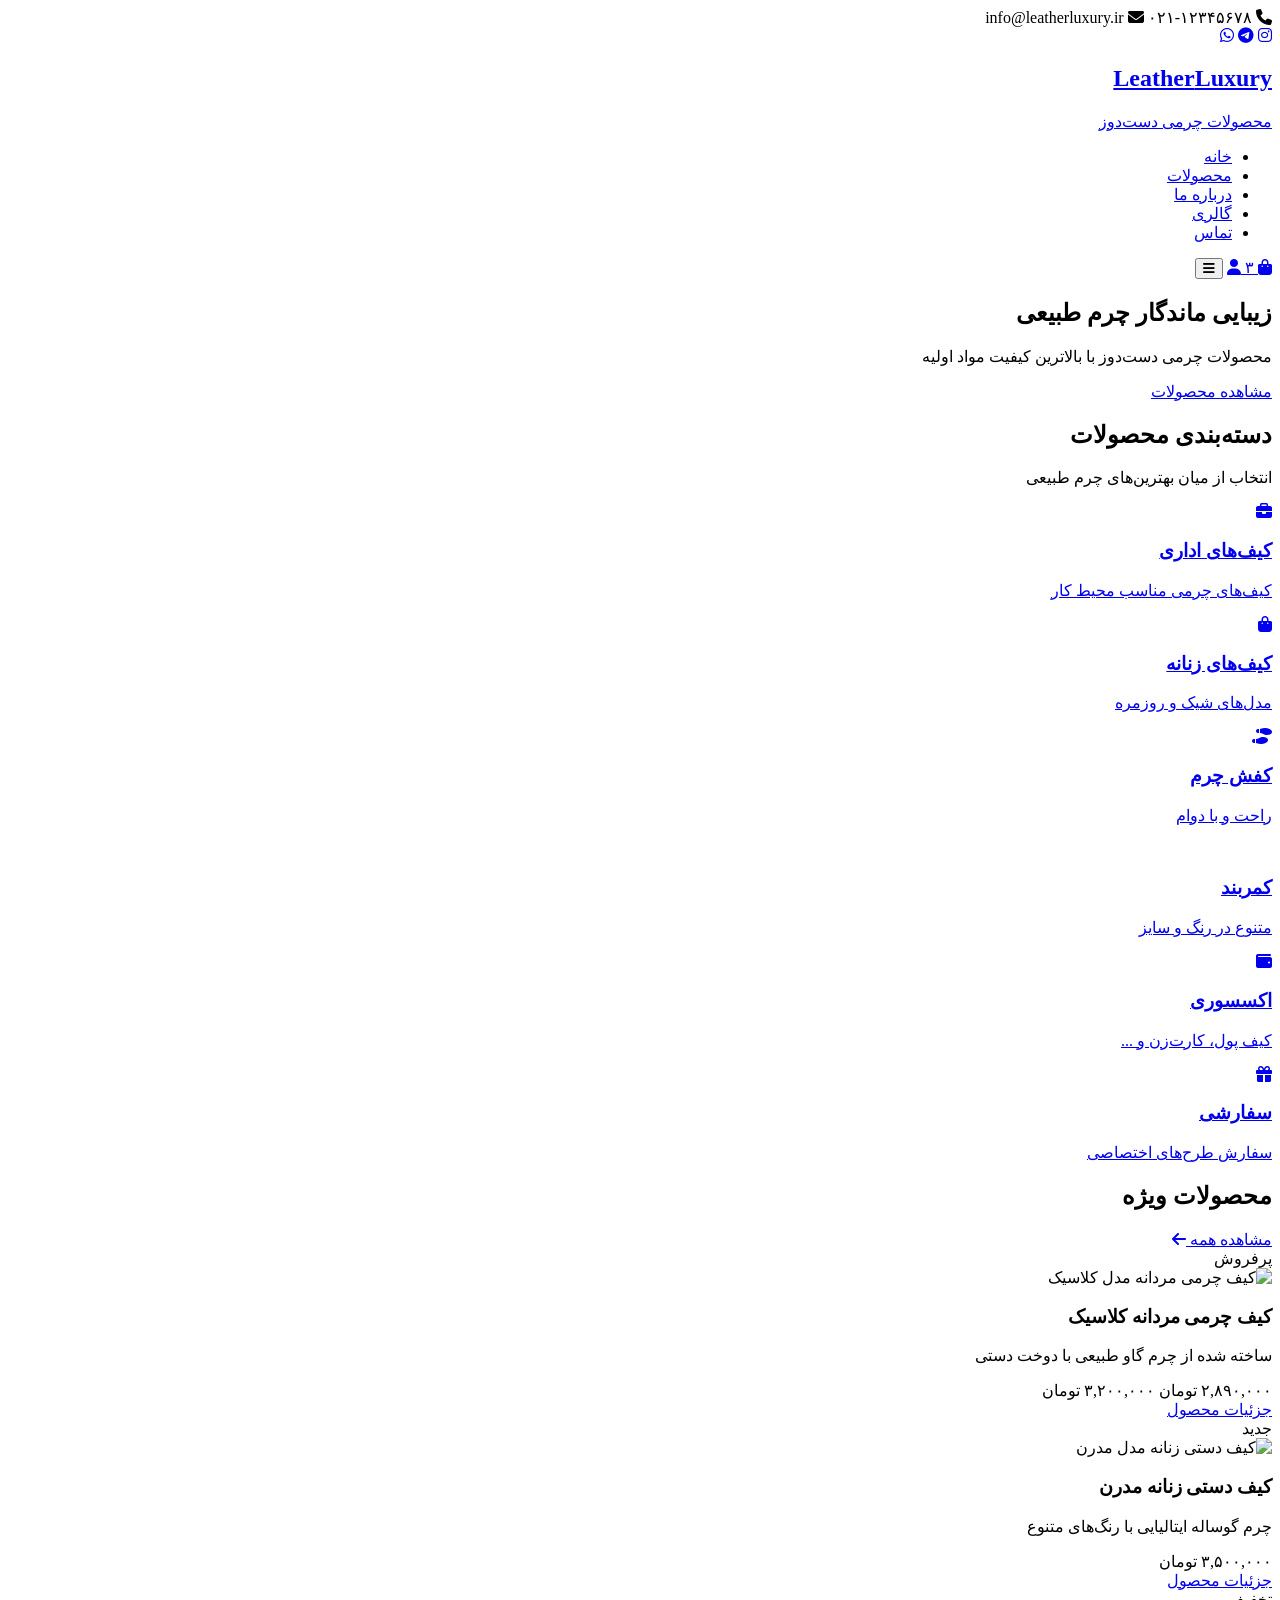
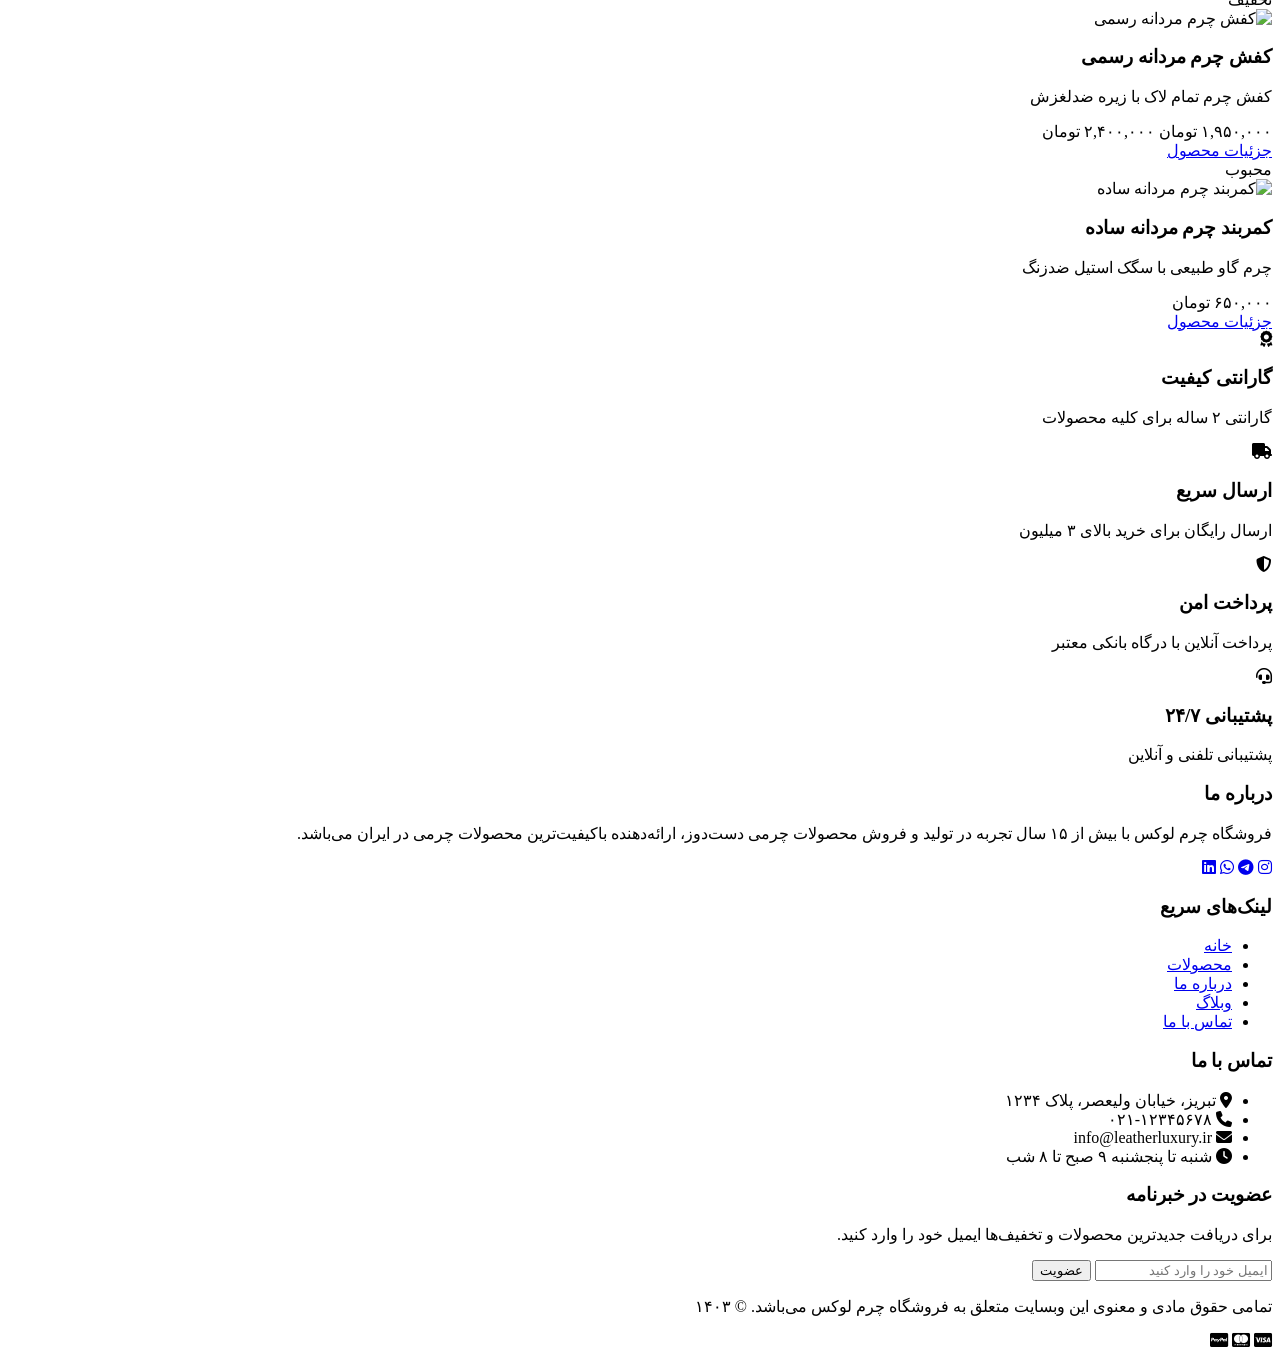
==== index.html @ 345347b0 "Add add all file" ====
<!DOCTYPE html>
<html lang="fa" dir="rtl">
  <head>
    <meta charset="UTF-8" />
    <meta name="viewport" content="width=device-width, initial-scale=1.0" />
    <title>فروشگاه چرم لوکس | Leather Luxury</title>
    <meta
      name="description"
      content="فروشگاه آنلاین محصولات چرمی دست‌دوز با کیفیت عالی - کیف، کفش، کمربند و اکسسوری چرم"
    />
    <meta
      name="keywords"
      content="چرم, کیف چرمی, کفش چرم, کمربند چرم, محصولات چرمی"
    />
    <link rel="stylesheet" href="css/products.css" />
    <link rel="stylesheet" href="css/style.css" />
    <link rel="stylesheet" href="css/product-detail.css" />
    <link rel="stylesheet" href="css/contact.css">
    <link
      rel="stylesheet"
      href="https://cdnjs.cloudflare.com/ajax/libs/font-awesome/6.4.0/css/all.min.css"
    />
    <link
      href="https://fonts.googleapis.com/css2?family=Vazirmatn:wght@300;400;500;600;700&family=Playfair+Display:wght@700&display=swap"
      rel="stylesheet"
    />
    <link rel="icon" type="image/x-icon" href="images/logos/favicon.ico" />
  </head>
  <body>
    <!-- نوار بالایی -->
    <header class="main-header">
      <div class="top-bar">
        <div class="container">
          <div class="top-bar-content">
            <div class="contact-info">
              <span><i class="fas fa-phone"></i> ۰۲۱-۱۲۳۴۵۶۷۸</span>
              <span><i class="fas fa-envelope"></i> info@leatherluxury.ir</span>
            </div>
            <div class="social-icons">
              <a href="#"><i class="fab fa-instagram"></i></a>
              <a href="#"><i class="fab fa-telegram"></i></a>
              <a href="#"><i class="fab fa-whatsapp"></i></a>
            </div>
          </div>
        </div>
      </div>

      <!-- نوار اصلی هدر -->
      <nav class="main-nav">
        <div class="container">
          <div class="nav-container">
            <!-- لوگو -->
            <a href="index.html" class="logo">
              <h1><span class="logo-text">Leather</span>Luxury</h1>
              <p class="logo-sub">محصولات چرمی دست‌دوز</p>
            </a>

            <!-- منو -->
            <ul class="nav-menu">
              <li><a href="index.html" class="active">خانه</a></li>
              <li><a href="products.html">محصولات</a></li>
              <li><a href="#">درباره ما</a></li>
              <li><a href="product-detail.html">گالری</a></li>
              <li><a href="contact.html">تماس</a></li>
            </ul>

            <!-- آیکن‌های سمت چپ -->
            <div class="nav-icons">
              <a href="#" class="cart-icon">
                <i class="fas fa-shopping-bag"></i>
                <span class="cart-count">۳</span>
              </a>
              <a href="#" class="user-icon"><i class="fas fa-user"></i></a>
              <button class="menu-toggle" id="menuToggle">
                <i class="fas fa-bars"></i>
              </button>
            </div>
          </div>
        </div>
      </nav>
    </header>

    <!-- بخش هیرو (تصویر بزرگ ابتدایی) -->
    <section class="hero">
      <div class="hero-content">
        <h2 class="hero-title">زیبایی ماندگار چرم طبیعی</h2>
        <p class="hero-subtitle">
          محصولات چرمی دست‌دوز با بالاترین کیفیت مواد اولیه
        </p>
        <a href="products.html" class="btn btn-primary">مشاهده محصولات</a>
      </div>
      <div class="hero-overlay"></div>
    </section>

    <!-- بخش دسته‌بندی محصولات -->
    <section class="categories">
      <div class="container">
        <h2 class="section-title">دسته‌بندی محصولات</h2>
        <p class="section-subtitle">انتخاب از میان بهترین‌های چرم طبیعی</p>

        <div class="categories-grid">
          <a href="#" class="category-card">
            <div class="category-img">
              <i class="fas fa-briefcase"></i>
            </div>
            <h3>کیف‌های اداری</h3>
            <p>کیف‌های چرمی مناسب محیط کار</p>
          </a>

          <a href="#" class="category-card">
            <div class="category-img">
              <i class="fas fa-shopping-bag"></i>
            </div>
            <h3>کیف‌های زنانه</h3>
            <p>مدل‌های شیک و روزمره</p>
          </a>

          <a href="#" class="category-card">
            <div class="category-img">
              <i class="fas fa-shoe-prints"></i>
            </div>
            <h3>کفش چرم</h3>
            <p>راحت و با دوام</p>
          </a>

          <a href="#" class="category-card">
            <div class="category-img">
              <i class="fas fa-belt"></i>
            </div>
            <h3>کمربند</h3>
            <p>متنوع در رنگ و سایز</p>
          </a>

          <a href="#" class="category-card">
            <div class="category-img">
              <i class="fas fa-wallet"></i>
            </div>
            <h3>اکسسوری</h3>
            <p>کیف پول، کارت‌زن و ...</p>
          </a>

          <a href="#" class="category-card">
            <div class="category-img">
              <i class="fas fa-gift"></i>
            </div>
            <h3>سفارشی</h3>
            <p>سفارش طرح‌های اختصاصی</p>
          </a>
        </div>
      </div>
    </section>

    <!-- بخش محصولات ویژه -->
    <section class="featured-products">
      <div class="container">
        <div class="section-header">
          <h2 class="section-title">محصولات ویژه</h2>
          <a href="products.html" class="view-all"
            >مشاهده همه <i class="fas fa-arrow-left"></i
          ></a>
        </div>

        <div class="products-grid">
          <!-- محصول ۱ -->
          <div class="product-card">
            <div class="product-badge">پرفروش</div>
            <div class="product-img">
              <img
                src="images/products/bag1.jpg"
                alt="کیف چرمی مردانه مدل کلاسیک"
              />
            </div>
            <div class="product-info">
              <h3 class="product-title">کیف چرمی مردانه کلاسیک</h3>
              <p class="product-desc">
                ساخته شده از چرم گاو طبیعی با دوخت دستی
              </p>
              <div class="product-price">
                <span class="current-price">۲,۸۹۰,۰۰۰ تومان</span>
                <span class="old-price">۳,۲۰۰,۰۰۰ تومان</span>
              </div>
              <a href="product-detail.html" class="btn btn-outline"
                >جزئیات محصول</a
              >
            </div>
          </div>

          <!-- محصول ۲ -->
          <div class="product-card">
            <div class="product-badge">جدید</div>
            <div class="product-img">
              <img
                src="images/products/bag2.jpg"
                alt="کیف دستی زنانه مدل مدرن"
              />
            </div>
            <div class="product-info">
              <h3 class="product-title">کیف دستی زنانه مدرن</h3>
              <p class="product-desc">چرم گوساله ایتالیایی با رنگ‌های متنوع</p>
              <div class="product-price">
                <span class="current-price">۳,۵۰۰,۰۰۰ تومان</span>
              </div>
              <a href="product-detail.html" class="btn btn-outline"
                >جزئیات محصول</a
              >
            </div>
          </div>

          <!-- محصول ۳ -->
          <div class="product-card">
            <div class="product-badge">تخفیف</div>
            <div class="product-img">
              <img src="images/products/shoes1.jpg" alt="کفش چرم مردانه رسمی" />
            </div>
            <div class="product-info">
              <h3 class="product-title">کفش چرم مردانه رسمی</h3>
              <p class="product-desc">کفش چرم تمام لاک با زیره ضدلغزش</p>
              <div class="product-price">
                <span class="current-price">۱,۹۵۰,۰۰۰ تومان</span>
                <span class="old-price">۲,۴۰۰,۰۰۰ تومان</span>
              </div>
              <a href="product-detail.html" class="btn btn-outline"
                >جزئیات محصول</a
              >
            </div>
          </div>

          <!-- محصول ۴ -->
          <div class="product-card">
            <div class="product-badge">محبوب</div>
            <div class="product-img">
              <img
                src="images/products/belt1.jpg"
                alt="کمربند چرم مردانه ساده"
              />
            </div>
            <div class="product-info">
              <h3 class="product-title">کمربند چرم مردانه ساده</h3>
              <p class="product-desc">چرم گاو طبیعی با سگک استیل ضدزنگ</p>
              <div class="product-price">
                <span class="current-price">۶۵۰,۰۰۰ تومان</span>
              </div>
              <a href="product-detail.html" class="btn btn-outline"
                >جزئیات محصول</a
              >
            </div>
          </div>
        </div>
      </div>
    </section>

    <!-- بخش ویژگی‌ها -->
    <section class="features">
      <div class="container">
        <div class="features-grid">
          <div class="feature-item">
            <div class="feature-icon">
              <i class="fas fa-award"></i>
            </div>
            <h3>گارانتی کیفیت</h3>
            <p>گارانتی ۲ ساله برای کلیه محصولات</p>
          </div>

          <div class="feature-item">
            <div class="feature-icon">
              <i class="fas fa-truck"></i>
            </div>
            <h3>ارسال سریع</h3>
            <p>ارسال رایگان برای خرید بالای ۳ میلیون</p>
          </div>

          <div class="feature-item">
            <div class="feature-icon">
              <i class="fas fa-shield-alt"></i>
            </div>
            <h3>پرداخت امن</h3>
            <p>پرداخت آنلاین با درگاه بانکی معتبر</p>
          </div>

          <div class="feature-item">
            <div class="feature-icon">
              <i class="fas fa-headset"></i>
            </div>
            <h3>پشتیبانی ۲۴/۷</h3>
            <p>پشتیبانی تلفنی و آنلاین</p>
          </div>
        </div>
      </div>
    </section>

    <!-- فوتر -->
    <footer class="main-footer">
      <div class="container">
        <div class="footer-grid">
          <!-- درباره ما -->
          <div class="footer-col">
            <h3 class="footer-title">درباره ما</h3>
            <p class="footer-about">
              فروشگاه چرم لوکس با بیش از ۱۵ سال تجربه در تولید و فروش محصولات
              چرمی دست‌دوز، ارائه‌دهنده باکیفیت‌ترین محصولات چرمی در ایران
              می‌باشد.
            </p>
            <div class="footer-social">
              <a href="#"><i class="fab fa-instagram"></i></a>
              <a href="#"><i class="fab fa-telegram"></i></a>
              <a href="#"><i class="fab fa-whatsapp"></i></a>
              <a href="#"><i class="fab fa-linkedin"></i></a>
            </div>
          </div>

          <!-- لینک‌های سریع -->
          <div class="footer-col">
            <h3 class="footer-title">لینک‌های سریع</h3>
            <ul class="footer-links">
              <li><a href="index.html">خانه</a></li>
              <li><a href="products.html">محصولات</a></li>
              <li><a href="#">درباره ما</a></li>
              <li><a href="#">وبلاگ</a></li>
              <li><a href="contact.html">تماس با ما</a></li>
            </ul>
          </div>

          <!-- اطلاعات تماس -->
          <div class="footer-col">
            <h3 class="footer-title">تماس با ما</h3>
            <ul class="footer-contact">
              <li>
                <i class="fas fa-map-marker-alt"></i> تبریز، خیابان ولیعصر، پلاک
                ۱۲۳۴
              </li>
              <li><i class="fas fa-phone"></i> ۰۲۱-۱۲۳۴۵۶۷۸</li>
              <li><i class="fas fa-envelope"></i> info@leatherluxury.ir</li>
              <li>
                <i class="fas fa-clock"></i> شنبه تا پنجشنبه ۹ صبح تا ۸ شب
              </li>
            </ul>
          </div>

          <!-- خبرنامه -->
          <div class="footer-col">
            <h3 class="footer-title">عضویت در خبرنامه</h3>
            <p>
              برای دریافت جدیدترین محصولات و تخفیف‌ها ایمیل خود را وارد کنید.
            </p>
            <form class="newsletter-form">
              <input
                type="email"
                placeholder="ایمیل خود را وارد کنید"
                required
              />
              <button type="submit" class="btn btn-primary">عضویت</button>
            </form>
          </div>
        </div>

        <!-- کپی‌رایت -->
        <div class="footer-bottom">
          <p>
            تمامی حقوق مادی و معنوی این وبسایت متعلق به فروشگاه چرم لوکس
            می‌باشد. © ۱۴۰۳
          </p>
          <div class="payment-methods">
            <i class="fab fa-cc-visa"></i>
            <i class="fab fa-cc-mastercard"></i>
            <i class="fab fa-cc-paypal"></i>
          </div>
        </div>
      </div>
    </footer>

    <!-- دکمه بازگشت به بالا -->
    <a href="#top" class="back-to-top" id="backToTop">
      <i class="fas fa-chevron-up"></i>
    </a>

    <script>
      // برای نمایش منو در موبایل (اگرچه فقط CSS خواسته شده، اما اینجا یک اسکریپت ساده برای نمایش)
      document
        .getElementById("menuToggle")
        ?.addEventListener("click", function () {
          document.querySelector(".nav-menu").classList.toggle("show");
        });

      // دکمه بازگشت به بالا
      window.addEventListener("scroll", function () {
        var backToTop = document.getElementById("backToTop");
        if (window.scrollY > 300) {
          backToTop.style.display = "flex";
        } else {
          backToTop.style.display = "none";
        }
      });
    </script>
  </body>
</html>
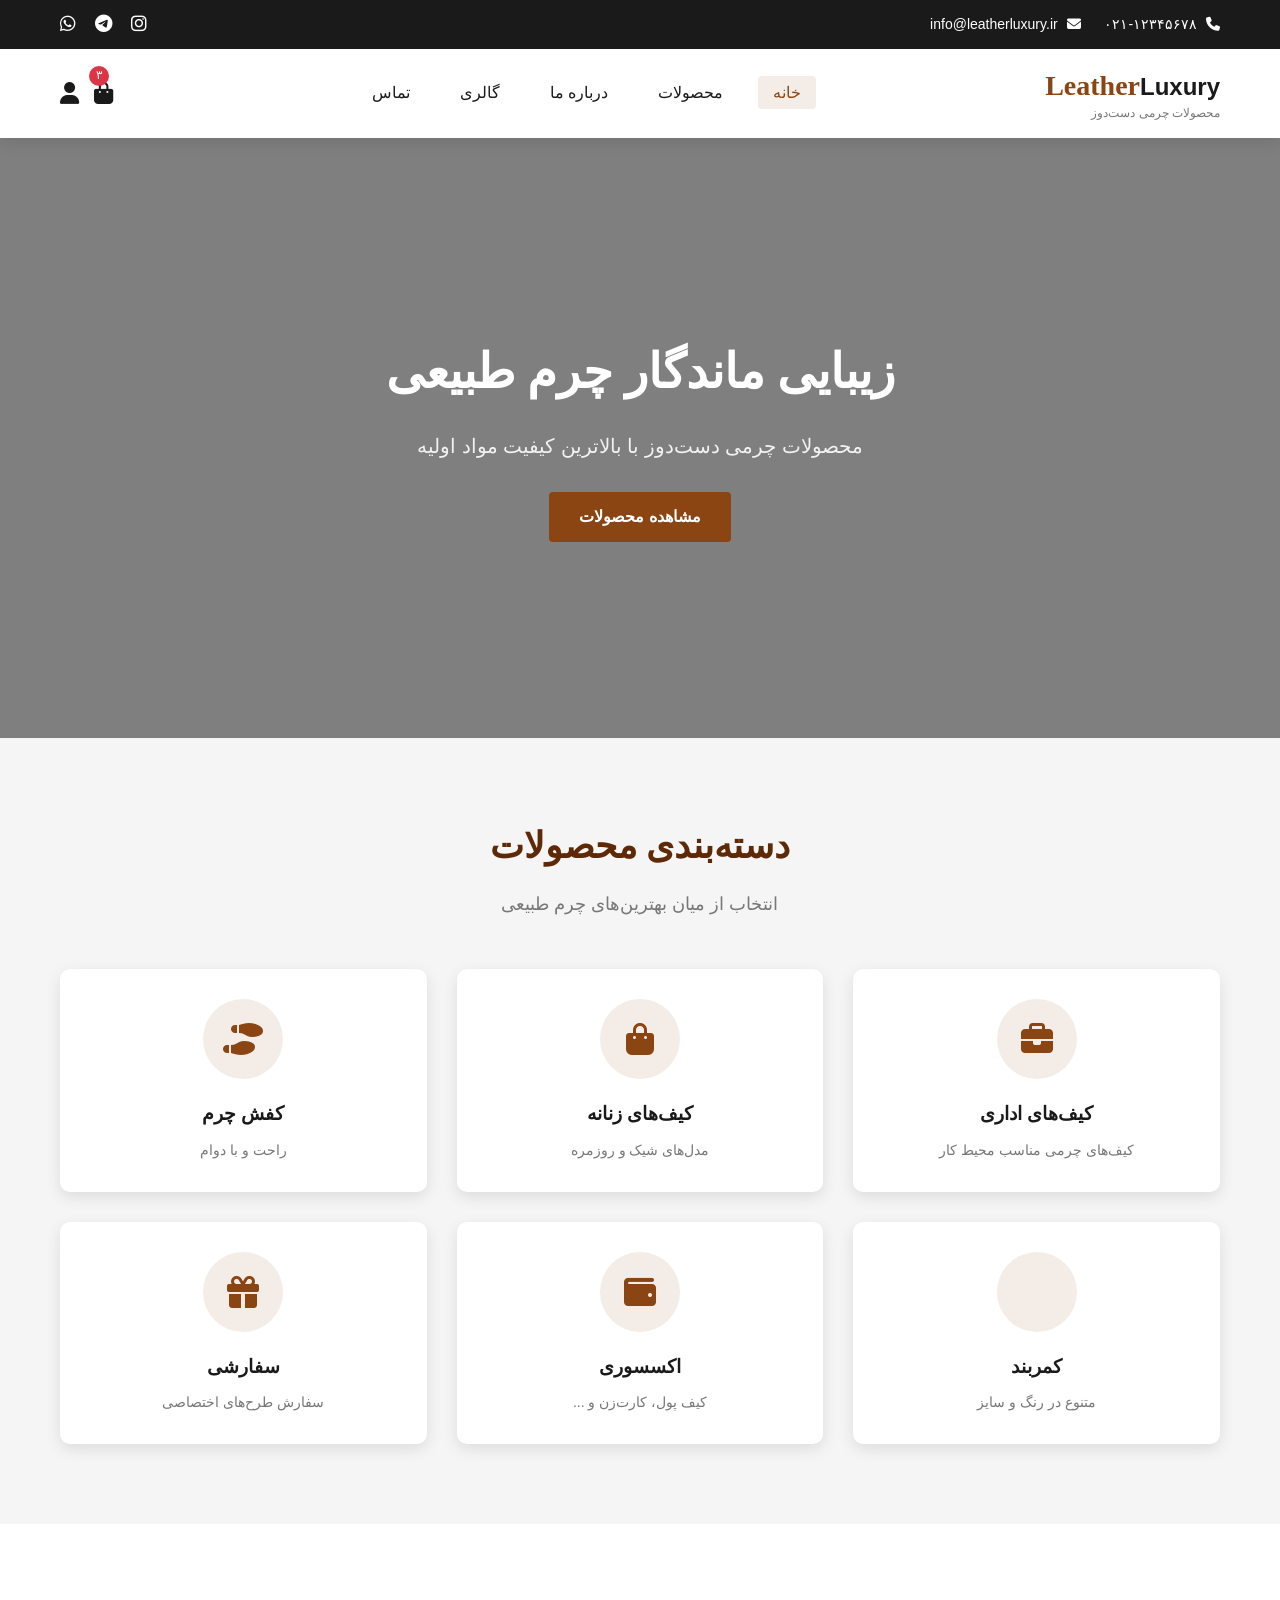
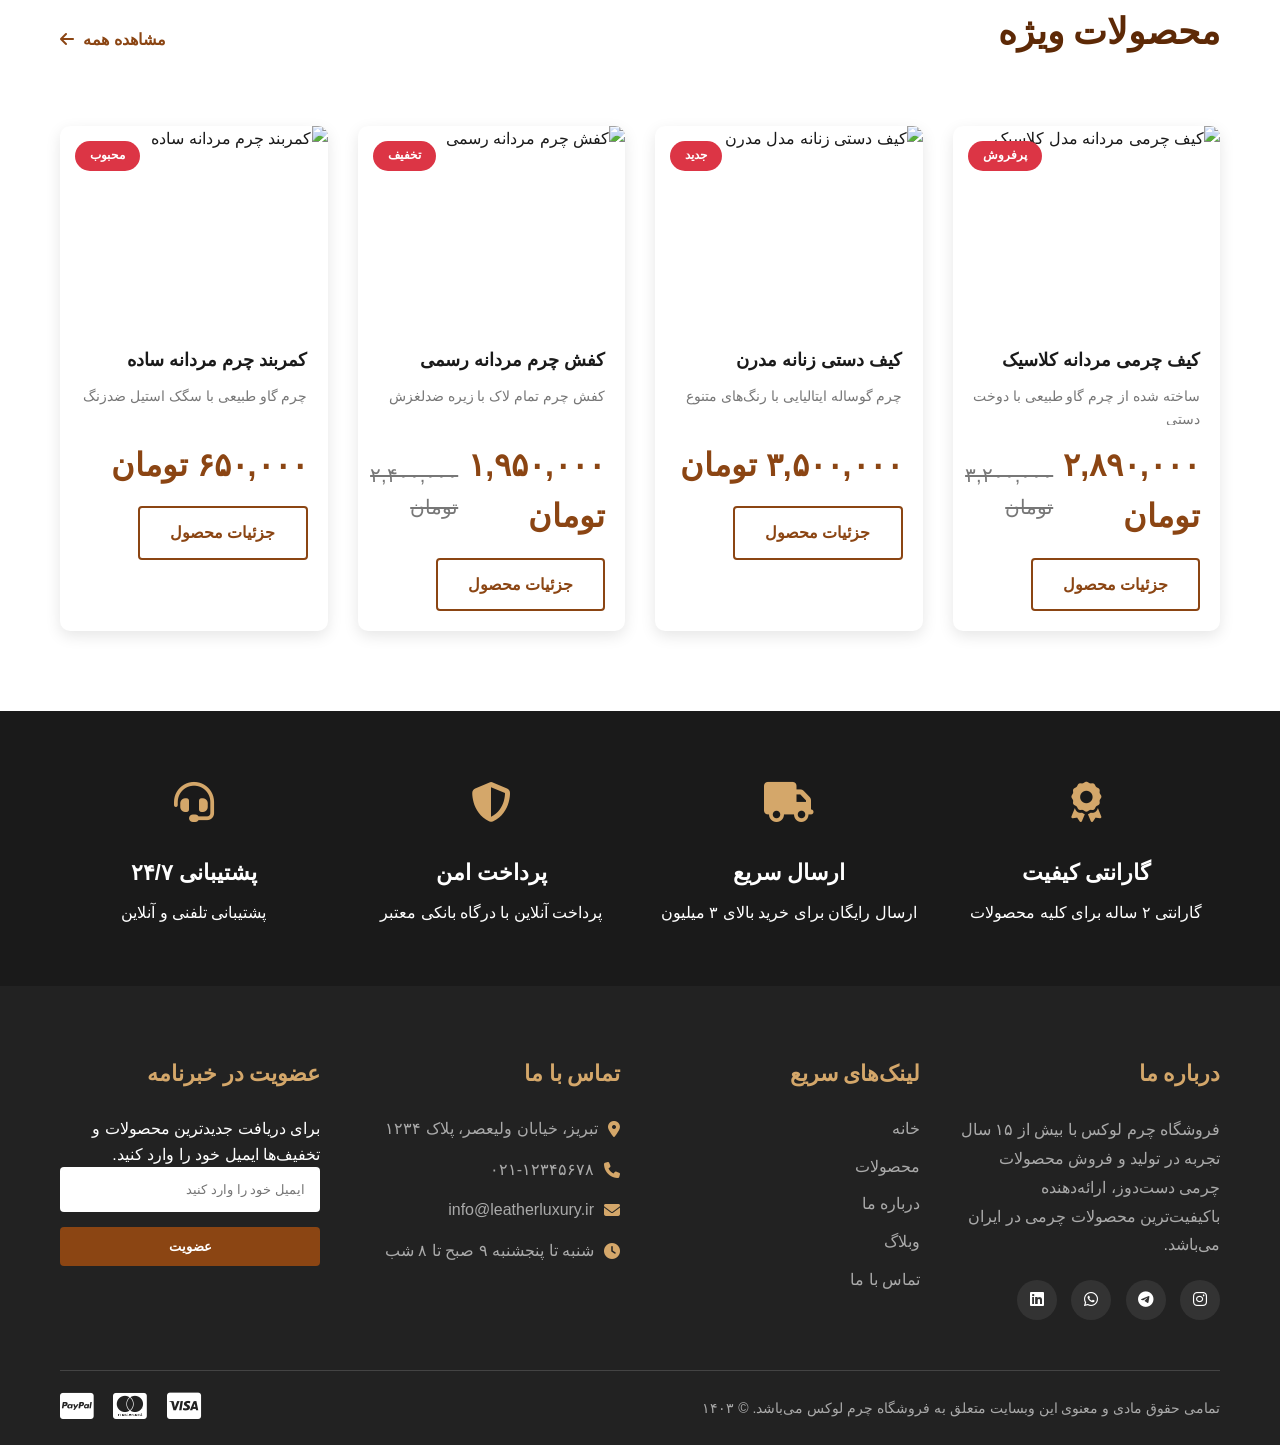
==== commit b64b62a6: "Update index.html" ====
--- a/index.html
+++ b/index.html
@@ -12,10 +12,10 @@
       name="keywords"
       content="چرم, کیف چرمی, کفش چرم, کمربند چرم, محصولات چرمی"
     />
-    <link rel="stylesheet" href="css/products.css" />
-    <link rel="stylesheet" href="css/style.css" />
-    <link rel="stylesheet" href="css/product-detail.css" />
-    <link rel="stylesheet" href="css/contact.css">
+    <link rel="stylesheet" href="products.css" />
+    <link rel="stylesheet" href="style.css" />
+    <link rel="stylesheet" href="product-detail.css" />
+    <link rel="stylesheet" href="contact.css">
     <link
       rel="stylesheet"
       href="https://cdnjs.cloudflare.com/ajax/libs/font-awesome/6.4.0/css/all.min.css"
@@ -393,3 +393,4 @@
     </script>
   </body>
 </html>
+
--- a/products.css
+++ b/products.css
@@ -0,0 +1,368 @@
+/* استایل صفحه محصولات */
+.page-banner {
+  background: linear-gradient(rgba(139, 69, 19, 0.8), rgba(139, 69, 19, 0.8)),
+    url("../images/products-banner.jpg")center;
+  background-size: cover;
+  background-position: center;
+  color: var(--white);
+  padding: 80px 0;
+  text-align: center;
+}
+
+.page-banner h1 {
+  font-size: 48px;
+  font-family: var(--font-secondary);
+  margin-bottom: 15px;
+}
+
+.page-banner p {
+  font-size: 20px;
+  opacity: 0.9;
+}
+
+.products-filter {
+  padding: 50px 0;
+}
+
+.filter-container {
+  display: grid;
+  grid-template-columns: 300px 1fr;
+  gap: 40px;
+}
+
+.filter-section {
+  background-color: var(--light-color);
+  padding: 25px;
+  border-radius: 10px;
+  height: fit-content;
+  position: sticky;
+  top: 100px;
+}
+
+.filter-section h3 {
+  margin-bottom: 25px;
+  color: var(--primary-color);
+  font-size: 20px;
+}
+
+.filter-section h3 i {
+  margin-left: 10px;
+}
+
+.filter-group {
+  margin-bottom: 25px;
+  padding-bottom: 25px;
+  border-bottom: 1px solid var(--light-gray);
+}
+
+.filter-group:last-child {
+  border-bottom: none;
+  margin-bottom: 0;
+  padding-bottom: 0;
+}
+
+.filter-group h4 {
+  margin-bottom: 15px;
+  font-size: 16px;
+  color: var(--dark-color);
+}
+
+.filter-options {
+  display: flex;
+  flex-direction: column;
+  gap: 12px;
+}
+
+.filter-checkbox {
+  display: flex;
+  align-items: center;
+  cursor: pointer;
+  font-size: 14px;
+}
+
+.filter-checkbox input {
+  display: none;
+}
+
+.checkmark {
+  width: 18px;
+  height: 18px;
+  border: 2px solid var(--gray-color);
+  border-radius: 3px;
+  margin-left: 10px;
+  position: relative;
+  transition: var(--transition);
+}
+
+.filter-checkbox input:checked + .checkmark {
+  background-color: var(--primary-color);
+  border-color: var(--primary-color);
+}
+
+.filter-checkbox input:checked + .checkmark::after {
+  content: "";
+  position: absolute;
+  left: 5px;
+  top: 2px;
+  width: 5px;
+  height: 8px;
+  border: solid white;
+  border-width: 0 2px 2px 0;
+  transform: rotate(45deg);
+}
+
+.price-range {
+  padding: 15px 0;
+}
+
+.slider {
+  width: 100%;
+  height: 5px;
+  border-radius: 5px;
+  background: var(--gray-color);
+  outline: none;
+  /* -webkit-appearance: none; */
+}
+
+.slider::-webkit-slider-thumb {
+  -webkit-appearance: none;
+  width: 20px;
+  height: 20px;
+  border-radius: 50%;
+  background: var(--primary-color);
+  cursor: pointer;
+}
+
+.price-values {
+  display: flex;
+  justify-content: space-between;
+  margin-top: 10px;
+  font-size: 14px;
+  color: var(--gray-color);
+}
+
+.color-options {
+  display: flex;
+  gap: 10px;
+}
+
+.color-dot {
+  width: 30px;
+  height: 30px;
+  border-radius: 50%;
+  cursor: pointer;
+  border: 2px solid transparent;
+  transition: var(--transition);
+}
+
+.color-dot:hover {
+  transform: scale(1.2);
+}
+
+.color-dot.brown {
+  background-color: #8b4513;
+}
+.color-dot.black {
+  background-color: #000;
+}
+.color-dot.tan {
+  background-color: #d2b48c;
+}
+.color-dot.navy {
+  background-color: #000080;
+}
+.color-dot.burgundy {
+  background-color: #800020;
+}
+
+.filter-btn,
+.reset-btn {
+  width: 100%;
+  margin-bottom: 10px;
+}
+
+.products-section {
+  flex: 1;
+}
+
+.products-header {
+  display: flex;
+  justify-content: space-between;
+  align-items: center;
+  margin-bottom: 30px;
+  flex-wrap: wrap;
+  gap: 15px;
+}
+
+.sort-options {
+  display: flex;
+  align-items: center;
+  gap: 10px;
+}
+
+.sort-options select {
+  padding: 10px 15px;
+  border-radius: 4px;
+  border: 1px solid var(--light-gray);
+  font-family: var(--font-primary);
+  background-color: var(--white);
+  cursor: pointer;
+}
+
+.products-count {
+  color: var(--gray-color);
+  font-size: 14px;
+}
+
+.products-list {
+  display: grid;
+  grid-template-columns: repeat(2, 1fr);
+  gap: 30px;
+  margin-bottom: 50px;
+}
+
+.product-item {
+  background-color: var(--white);
+  border-radius: 10px;
+  overflow: hidden;
+  box-shadow: var(--shadow);
+  transition: var(--transition);
+}
+
+.product-item:hover {
+  transform: translateY(-5px);
+  box-shadow: var(--shadow-hover);
+}
+
+.product-item-img {
+  position: relative;
+  height: 250px;
+  overflow: hidden;
+}
+
+.product-item-img img {
+  width: 100%;
+  height: 100%;
+  object-fit: cover;
+  transition: var(--transition);
+}
+
+.product-item:hover .product-item-img img {
+  transform: scale(1.1);
+}
+
+.product-actions {
+  position: absolute;
+  top: 15px;
+  left: 15px;
+  display: flex;
+  flex-direction: column;
+  gap: 10px;
+  opacity: 0;
+  transition: var(--transition);
+}
+
+.product-item:hover .product-actions {
+  opacity: 1;
+}
+
+.action-btn {
+  width: 40px;
+  height: 40px;
+  border-radius: 50%;
+  background-color: var(--white);
+  border: none;
+  color: var(--dark-color);
+  cursor: pointer;
+  box-shadow: var(--shadow);
+  transition: var(--transition);
+}
+
+.action-btn:hover {
+  background-color: var(--primary-color);
+  color: var(--white);
+}
+
+.product-item-info {
+  padding: 20px;
+}
+
+.product-item-info h3 {
+  font-size: 18px;
+  margin-bottom: 5px;
+  color: var(--dark-color);
+}
+
+.product-category {
+  color: var(--primary-color);
+  font-size: 14px;
+  margin-bottom: 10px;
+  display: block;
+}
+
+.rating {
+  display: flex;
+  align-items: center;
+  gap: 5px;
+  margin-bottom: 15px;
+  font-size: 14px;
+}
+
+.rating i {
+  color: #ffd700;
+}
+
+.rating span {
+  color: var(--gray-color);
+}
+
+.pagination {
+  display: flex;
+  justify-content: center;
+  gap: 10px;
+}
+
+.page-item {
+  width: 40px;
+  height: 40px;
+  display: flex;
+  align-items: center;
+  justify-content: center;
+  border-radius: 4px;
+  background-color: var(--white);
+  color: var(--dark-color);
+  border: 1px solid var(--light-gray);
+  transition: var(--transition);
+}
+
+.page-item:hover:not(.disabled) {
+  background-color: var(--primary-color);
+  color: var(--white);
+  border-color: var(--primary-color);
+}
+
+.page-item.active {
+  background-color: var(--primary-color);
+  color: var(--white);
+  border-color: var(--primary-color);
+}
+
+.page-item.disabled {
+  opacity: 0.5;
+  cursor: not-allowed;
+}
+
+/* Responsive */
+@media (max-width: 992px) {
+  .filter-container {
+    grid-template-columns: 1fr;
+  }
+
+  .filter-section {
+    position: static;
+  }
+
+  .products-list {
+    grid-template-columns: 1fr;
+  }
+}
--- a/style.css
+++ b/style.css
@@ -0,0 +1,578 @@
+
+:root {
+  /* رنگ‌ها */
+  --primary-color: #8b4513; /* قهوه‌ای چرم */
+  --primary-dark: #5d2906;
+  --primary-light: #a0522d;
+  --secondary-color: #d4a76a; /* رنگ طلایی/بژ */
+  --dark-color: #1a1a1a;
+  --light-color: #f5f5f5;
+  --gray-color: #777;
+  --light-gray: #eee;
+  --white: #ffffff;
+  --black: #000000;
+  --success: #28a745;
+  --danger: #dc3545;
+  --warning: #ffc107;
+
+  /* فونت‌ها */
+  --font-primary: "Vazirmatn", sans-serif;
+  --font-secondary: "Playfair Display", serif;
+
+  /* سایه‌ها */
+  --shadow: 0 5px 15px rgba(0, 0, 0, 0.1);
+  --shadow-hover: 0 10px 25px rgba(0, 0, 0, 0.15);
+
+  /* transition */
+  --transition: all 0.3s ease;
+}
+
+/* فایل style.css */
+* {
+  margin: 0;
+  padding: 0;
+  box-sizing: border-box;
+}
+
+html {
+  scroll-behavior: smooth;
+}
+
+body {
+  font-family: var(--font-primary);
+  font-size: 16px;
+  line-height: 1.6;
+  color: var(--dark-color);
+  background-color: var(--white);
+  direction: rtl;
+}
+
+.container {
+  width: 100%;
+  max-width: 1200px;
+  margin: 0 auto;
+  padding: 0 20px;
+}
+
+a {
+  text-decoration: none;
+  color: inherit;
+  transition: var(--transition);
+}
+
+ul {
+  list-style: none;
+}
+
+img {
+  max-width: 100%;
+  height: auto;
+}
+
+.btn {
+  display: inline-block;
+  padding: 12px 30px;
+  border-radius: 4px;
+  font-weight: 600;
+  text-align: center;
+  cursor: pointer;
+  transition: var(--transition);
+  border: none;
+  font-family: var(--font-primary);
+}
+
+.btn-primary {
+  background-color: var(--primary-color);
+  color: var(--white);
+}
+
+.btn-primary:hover {
+  background-color: var(--primary-dark);
+  transform: translateY(-3px);
+  box-shadow: var(--shadow-hover);
+}
+
+.btn-outline {
+  background-color: transparent;
+  color: var(--primary-color);
+  border: 2px solid var(--primary-color);
+}
+
+.btn-outline:hover {
+  background-color: var(--primary-color);
+  color: var(--white);
+}
+
+/* هدر */
+.main-header {
+  position: sticky;
+  top: 0;
+  z-index: 1000;
+  background-color: var(--white);
+  box-shadow: var(--shadow);
+}
+
+.top-bar {
+  background-color: var(--dark-color);
+  color: var(--white);
+  padding: 10px 0;
+  font-size: 14px;
+}
+
+.top-bar-content {
+  display: flex;
+  justify-content: space-between;
+  align-items: center;
+}
+
+.contact-info span {
+  margin-left: 20px;
+}
+
+.contact-info i {
+  margin-left: 5px;
+}
+
+.social-icons a {
+  margin-right: 15px;
+  font-size: 18px;
+}
+
+.social-icons a:hover {
+  color: var(--secondary-color);
+}
+
+.main-nav {
+  padding: 15px 0;
+}
+
+.nav-container {
+  display: flex;
+  justify-content: space-between;
+  align-items: center;
+}
+
+.logo .logo-text {
+  color: var(--primary-color);
+  font-family: var(--font-secondary);
+  font-size: 28px;
+}
+
+.logo-sub {
+  font-size: 12px;
+  color: var(--gray-color);
+  margin-top: -5px;
+}
+
+.nav-menu {
+  display: flex;
+}
+
+.nav-menu li {
+  margin: 0 10px;
+}
+
+.nav-menu a {
+  padding: 8px 15px;
+  border-radius: 4px;
+  font-weight: 500;
+}
+
+.nav-menu a:hover,
+.nav-menu a.active {
+  color: var(--primary-color);
+  background-color: rgba(139, 69, 19, 0.1);
+}
+
+.nav-icons {
+  display: flex;
+  align-items: center;
+}
+
+.cart-icon,
+.user-icon {
+  font-size: 22px;
+  margin-right: 15px;
+  position: relative;
+}
+
+.cart-count {
+  position: absolute;
+  top: -10px;
+  left: -5px;
+  background-color: var(--danger);
+  color: white;
+  border-radius: 50%;
+  width: 20px;
+  height: 20px;
+  font-size: 12px;
+  display: flex;
+  align-items: center;
+  justify-content: center;
+}
+
+.menu-toggle {
+  display: none;
+  background: none;
+  border: none;
+  font-size: 24px;
+  cursor: pointer;
+  color: var(--dark-color);
+}
+
+/* بخش هیرو */
+.hero {
+  height: 600px;
+  background: linear-gradient(rgba(0, 0, 0, 0.5), rgba(0, 0, 0, 0.5)),
+    url("../images/hero-bg.jpg");
+  background-size: cover;
+  background-position: center;
+  display: flex;
+  align-items: center;
+  justify-content: center;
+  text-align: center;
+  color: var(--white);
+  position: relative;
+}
+
+.hero-content {
+  position: relative;
+  z-index: 2;
+  max-width: 800px;
+  padding: 0 20px;
+}
+
+.hero-title {
+  font-size: 48px;
+  font-family: var(--font-secondary);
+  margin-bottom: 20px;
+}
+
+.hero-subtitle {
+  font-size: 20px;
+  margin-bottom: 30px;
+  opacity: 0.9;
+}
+
+/* بخش دسته‌بندی‌ها */
+.categories {
+  padding: 80px 0;
+  background-color: var(--light-color);
+}
+
+.section-title {
+  text-align: center;
+  font-size: 36px;
+  font-family: var(--font-secondary);
+  margin-bottom: 15px;
+  color: var(--primary-dark);
+}
+
+.section-subtitle {
+  text-align: center;
+  color: var(--gray-color);
+  margin-bottom: 50px;
+  font-size: 18px;
+}
+
+.categories-grid {
+  display: grid;
+  grid-template-columns: repeat(3, 1fr);
+  gap: 30px;
+}
+
+.category-card {
+  background-color: var(--white);
+  padding: 30px 20px;
+  border-radius: 10px;
+  text-align: center;
+  box-shadow: var(--shadow);
+  transition: var(--transition);
+}
+
+.category-card:hover {
+  transform: translateY(-10px);
+  box-shadow: var(--shadow-hover);
+}
+
+.category-img {
+  width: 80px;
+  height: 80px;
+  background-color: rgba(139, 69, 19, 0.1);
+  border-radius: 50%;
+  display: flex;
+  align-items: center;
+  justify-content: center;
+  margin: 0 auto 20px;
+  color: var(--primary-color);
+  font-size: 32px;
+}
+
+.category-card h3 {
+  margin-bottom: 10px;
+  color: var(--dark-color);
+}
+
+.category-card p {
+  color: var(--gray-color);
+  font-size: 14px;
+}
+
+/* بخش محصولات */
+.featured-products {
+  padding: 80px 0;
+}
+
+.section-header {
+  display: flex;
+  justify-content: space-between;
+  align-items: center;
+  margin-bottom: 50px;
+}
+
+.view-all {
+  color: var(--primary-color);
+  font-weight: 600;
+}
+
+.view-all i {
+  margin-right: 5px;
+}
+
+.products-grid {
+  display: grid;
+  grid-template-columns: repeat(4, 1fr);
+  gap: 30px;
+}
+
+.product-card {
+  background-color: var(--white);
+  border-radius: 10px;
+  overflow: hidden;
+  box-shadow: var(--shadow);
+  transition: var(--transition);
+  position: relative;
+}
+
+.product-card:hover {
+  transform: translateY(-10px);
+  box-shadow: var(--shadow-hover);
+}
+
+.product-badge {
+  position: absolute;
+  top: 15px;
+  left: 15px;
+  background-color: var(--danger);
+  color: white;
+  padding: 5px 15px;
+  border-radius: 20px;
+  font-size: 12px;
+  font-weight: 600;
+  z-index: 2;
+}
+
+.product-img {
+  height: 200px;
+  overflow: hidden;
+}
+
+.product-img img {
+  width: 100%;
+  height: 100%;
+  object-fit: cover;
+  transition: var(--transition);
+}
+
+.product-card:hover .product-img img {
+  transform: scale(1.1);
+}
+
+.product-info {
+  padding: 20px;
+}
+
+.product-title {
+  font-size: 18px;
+  margin-bottom: 10px;
+  color: var(--dark-color);
+}
+
+.product-desc {
+  color: var(--gray-color);
+  font-size: 14px;
+  margin-bottom: 15px;
+  height: 40px;
+  overflow: hidden;
+}
+
+.product-price {
+  display: flex;
+  align-items: center;
+  margin-bottom: 15px;
+}
+
+.current-price {
+  font-size: 20px;
+  font-weight: 700;
+  color: var(--primary-color);
+}
+
+.old-price {
+  font-size: 16px;
+  color: var(--gray-color);
+  text-decoration: line-through;
+  margin-right: 10px;
+}
+
+/* بخش ویژگی‌ها */
+.features {
+  padding: 60px 0;
+  background-color: var(--dark-color);
+  color: var(--white);
+}
+
+.features-grid {
+  display: grid;
+  grid-template-columns: repeat(4, 1fr);
+  gap: 30px;
+}
+
+.feature-item {
+  text-align: center;
+}
+
+.feature-icon {
+  font-size: 40px;
+  color: var(--secondary-color);
+  margin-bottom: 20px;
+}
+
+.feature-item h3 {
+  margin-bottom: 10px;
+  font-size: 22px;
+}
+
+/* فوتر */
+.main-footer {
+  background-color: #222;
+  color: var(--white);
+  padding: 70px 0 20px;
+}
+
+.footer-grid {
+  display: grid;
+  grid-template-columns: repeat(4, 1fr);
+  gap: 40px;
+  margin-bottom: 50px;
+}
+
+.footer-title {
+  font-size: 22px;
+  margin-bottom: 25px;
+  color: var(--secondary-color);
+  font-family: var(--font-secondary);
+}
+
+.footer-about {
+  margin-bottom: 20px;
+  line-height: 1.8;
+  color: #aaa;
+}
+
+.footer-social a {
+  display: inline-block;
+  width: 40px;
+  height: 40px;
+  background-color: #333;
+  border-radius: 50%;
+  text-align: center;
+  line-height: 40px;
+  margin-left: 10px;
+  transition: var(--transition);
+}
+
+.footer-social a:hover {
+  background-color: var(--primary-color);
+  transform: translateY(-5px);
+}
+
+.footer-links li {
+  margin-bottom: 12px;
+}
+
+.footer-links a {
+  color: #aaa;
+}
+
+.footer-links a:hover {
+  color: var(--secondary-color);
+  padding-right: 5px;
+}
+
+.footer-contact li {
+  margin-bottom: 15px;
+  display: flex;
+  align-items: flex-start;
+  color: #aaa;
+}
+
+.footer-contact i {
+  color: var(--secondary-color);
+  margin-left: 10px;
+  margin-top: 5px;
+}
+
+.newsletter-form {
+  display: flex;
+  flex-direction: column;
+}
+
+.newsletter-form input {
+  padding: 15px;
+  border-radius: 4px;
+  border: none;
+  margin-bottom: 15px;
+  font-family: var(--font-primary);
+}
+
+.footer-bottom {
+  border-top: 1px solid #444;
+  padding-top: 20px;
+  display: flex;
+  justify-content: space-between;
+  align-items: center;
+  flex-wrap: wrap;
+}
+
+.footer-bottom p {
+  color: #aaa;
+  font-size: 14px;
+}
+
+.payment-methods i {
+  font-size: 30px;
+  margin-right: 15px;
+}
+
+/* دکمه بازگشت به بالا */
+.back-to-top {
+  position: fixed;
+  bottom: 30px;
+  left: 30px;
+  width: 50px;
+  height: 50px;
+  background-color: var(--primary-color);
+  color: white;
+  border-radius: 50%;
+  display: none;
+  align-items: center;
+  justify-content: center;
+  font-size: 22px;
+  z-index: 999;
+  box-shadow: var(--shadow);
+}
+
+.back-to-top:hover {
+  background-color: var(--primary-dark);
+}
--- a/product-detail.css
+++ b/product-detail.css
@@ -0,0 +1,390 @@
+/* استایل صفحه جزئیات محصول */
+.breadcrumb {
+  background-color: var(--light-color);
+  padding: 20px 0;
+  font-size: 14px;
+}
+
+.breadcrumb-nav {
+  display: flex;
+  align-items: center;
+  gap: 10px;
+  flex-wrap: wrap;
+}
+
+.breadcrumb-nav a {
+  color: var(--gray-color);
+}
+
+.breadcrumb-nav a:hover {
+  color: var(--primary-color);
+}
+
+.breadcrumb-nav span {
+  color: var(--primary-color);
+  font-weight: 500;
+}
+
+.breadcrumb-nav i {
+  color: var(--gray-color);
+  font-size: 12px;
+}
+
+.product-detail {
+  padding: 50px 0;
+}
+
+.product-detail-container {
+  display: grid;
+  grid-template-columns: 1fr 1fr;
+  gap: 50px;
+  margin-bottom: 50px;
+}
+
+.product-gallery {
+  display: flex;
+  flex-direction: column;
+  gap: 20px;
+}
+
+.main-image {
+  border-radius: 10px;
+  overflow: hidden;
+  height: 500px;
+}
+
+.main-image img {
+  width: 100%;
+  height: 100%;
+  object-fit: cover;
+}
+
+.thumbnail-images {
+  display: flex;
+  gap: 15px;
+}
+
+.thumbnail {
+  width: 80px;
+  height: 80px;
+  border-radius: 5px;
+  overflow: hidden;
+  cursor: pointer;
+  border: 2px solid transparent;
+  transition: var(--transition);
+}
+
+.thumbnail.active {
+  border-color: var(--primary-color);
+}
+
+.thumbnail img {
+  width: 100%;
+  height: 100%;
+  object-fit: cover;
+}
+
+.product-info-detail {
+  padding: 20px;
+}
+
+.product-header h1 {
+  font-size: 32px;
+  margin-bottom: 15px;
+  color: var(--dark-color);
+}
+
+.product-meta {
+  display: flex;
+  gap: 20px;
+  margin-bottom: 15px;
+  font-size: 14px;
+  color: var(--gray-color);
+}
+
+.product-stock.in-stock {
+  color: var(--success);
+  font-weight: 500;
+}
+
+.rating-detail {
+  display: flex;
+  align-items: center;
+  gap: 10px;
+  margin-bottom: 25px;
+}
+
+.stars {
+  display: flex;
+  gap: 2px;
+  color: #ffd700;
+}
+
+.product-price-detail {
+  margin-bottom: 25px;
+  padding: 20px;
+  background-color: var(--light-color);
+  border-radius: 8px;
+}
+
+.price-container {
+  display: flex;
+  align-items: center;
+  gap: 15px;
+  flex-wrap: wrap;
+}
+
+.current-price {
+  font-size: 32px;
+  font-weight: 700;
+  color: var(--primary-color);
+}
+
+.old-price {
+  font-size: 20px;
+  color: var(--gray-color);
+  text-decoration: line-through;
+}
+
+.discount {
+  background-color: var(--danger);
+  color: white;
+  padding: 5px 15px;
+  border-radius: 20px;
+  font-size: 14px;
+  font-weight: 600;
+}
+
+.product-features {
+  margin: 25px 0;
+}
+
+.product-features h3 {
+  margin-bottom: 15px;
+  font-size: 18px;
+}
+
+.product-features ul {
+  list-style: none;
+}
+
+.product-features li {
+  margin-bottom: 10px;
+  display: flex;
+  align-items: center;
+  gap: 10px;
+}
+
+.product-features i {
+  color: var(--success);
+}
+
+.product-options {
+  margin: 30px 0;
+  padding: 20px;
+  background-color: var(--light-color);
+  border-radius: 8px;
+}
+
+.option-group {
+  margin-bottom: 20px;
+}
+
+.option-group h4 {
+  margin-bottom: 10px;
+  font-size: 16px;
+}
+
+.color-options {
+  display: flex;
+  gap: 15px;
+  flex-wrap: wrap;
+}
+
+.color-option {
+  display: flex;
+  flex-direction: column;
+  align-items: center;
+  gap: 5px;
+  cursor: pointer;
+}
+
+.color-option input {
+  display: none;
+}
+
+.color-box {
+  width: 40px;
+  height: 40px;
+  border-radius: 50%;
+  border: 3px solid transparent;
+  transition: var(--transition);
+}
+
+.color-option.active .color-box {
+  border-color: var(--primary-color);
+}
+
+.color-name {
+  font-size: 12px;
+  color: var(--gray-color);
+}
+
+.quantity-selector {
+  display: flex;
+  align-items: center;
+  gap: 10px;
+  width: fit-content;
+}
+
+.qty-btn {
+  width: 40px;
+  height: 40px;
+  border-radius: 4px;
+  background-color: var(--white);
+  border: 1px solid var(--light-gray);
+  cursor: pointer;
+  font-size: 18px;
+  display: flex;
+  align-items: center;
+  justify-content: center;
+}
+
+.qty-input {
+  width: 60px;
+  height: 40px;
+  text-align: center;
+  border: 1px solid var(--light-gray);
+  border-radius: 4px;
+  font-family: var(--font-primary);
+  font-size: 16px;
+}
+
+.product-actions {
+  display: flex;
+  gap: 15px;
+  margin: 30px 0;
+  flex-wrap: wrap;
+}
+
+.add-to-cart,
+.add-to-wishlist {
+  display: flex;
+  align-items: center;
+  gap: 10px;
+  padding: 15px 30px;
+}
+
+.product-meta-info {
+  display: flex;
+  flex-direction: column;
+  gap: 15px;
+  margin-top: 30px;
+}
+
+.meta-item {
+  display: flex;
+  align-items: center;
+  gap: 10px;
+  font-size: 14px;
+  color: var(--gray-color);
+}
+
+.meta-item i {
+  color: var(--primary-color);
+}
+
+.product-tabs {
+  margin-top: 50px;
+}
+
+.tabs-header {
+  display: flex;
+  border-bottom: 2px solid var(--light-gray);
+  margin-bottom: 30px;
+}
+
+.tab-btn {
+  padding: 15px 30px;
+  background: none;
+  border: none;
+  border-bottom: 2px solid transparent;
+  font-family: var(--font-primary);
+  font-size: 16px;
+  cursor: pointer;
+  margin-bottom: -2px;
+  color: var(--gray-color);
+}
+
+.tab-btn.active {
+  color: var(--primary-color);
+  border-bottom-color: var(--primary-color);
+}
+
+.tab-pane {
+  display: none;
+  padding: 20px;
+  animation: fadeIn 0.5s ease;
+}
+
+.tab-pane.active {
+  display: block;
+}
+
+@keyframes fadeIn {
+  from {
+    opacity: 0;
+  }
+  to {
+    opacity: 1;
+  }
+}
+
+.related-products h2 {
+  margin-bottom: 30px;
+  text-align: center;
+}
+
+.related-grid {
+  display: grid;
+  grid-template-columns: repeat(4, 1fr);
+  gap: 25px;
+}
+
+/* Responsive */
+@media (max-width: 992px) {
+  .product-detail-container {
+    grid-template-columns: 1fr;
+  }
+
+  .main-image {
+    height: 400px;
+  }
+
+  .related-grid {
+    grid-template-columns: repeat(2, 1fr);
+  }
+}
+
+@media (max-width: 768px) {
+  .tabs-header {
+    flex-direction: column;
+  }
+
+  .tab-btn {
+    text-align: right;
+    border-bottom: none;
+    border-right: 2px solid transparent;
+    justify-content: flex-end;
+    display: flex;
+  }
+
+  .tab-btn.active {
+    border-bottom-color: transparent;
+    border-right-color: var(--primary-color);
+  }
+
+  .related-grid {
+    grid-template-columns: 1fr;
+  }
+}
--- a/contact.css
+++ b/contact.css
@@ -0,0 +1,346 @@
+/* استایل صفحه تماس */
+.contact-banner {
+  background: linear-gradient(rgba(139, 69, 19, 0.8), rgba(139, 69, 19, 0.8)),
+    url("../images/contact-banner.jpg")center;
+}
+
+.contact-info-section {
+  padding: 80px 0;
+}
+
+.contact-grid {
+  display: grid;
+  grid-template-columns: 1fr 1fr;
+  gap: 50px;
+}
+
+.contact-details h2,
+.contact-form-container h2 {
+  font-size: 32px;
+  margin-bottom: 15px;
+  color: var(--dark-color);
+  font-family: var(--font-secondary);
+}
+
+.contact-form-container p {
+  color: var(--gray-color);
+  margin-bottom: 30px;
+}
+
+.contact-item {
+  display: flex;
+  gap: 20px;
+  margin-bottom: 30px;
+  padding-bottom: 30px;
+  border-bottom: 1px solid var(--light-gray);
+}
+
+.contact-item:last-child {
+  border-bottom: none;
+  margin-bottom: 0;
+  padding-bottom: 0;
+}
+
+.contact-icon {
+  width: 60px;
+  height: 60px;
+  background-color: rgba(139, 69, 19, 0.1);
+  border-radius: 50%;
+  display: flex;
+  align-items: center;
+  justify-content: center;
+  color: var(--primary-color);
+  font-size: 24px;
+  flex-shrink: 0;
+}
+
+.contact-content h3 {
+  font-size: 20px;
+  margin-bottom: 10px;
+  color: var(--dark-color);
+}
+
+.contact-content p {
+  margin-bottom: 5px;
+  color: var(--gray-color);
+}
+
+.contact-note {
+  font-size: 14px;
+  color: var(--gray-color);
+  font-style: italic;
+  margin-top: 10px;
+}
+
+.social-contact {
+  margin-top: 40px;
+}
+
+.social-contact h3 {
+  font-size: 20px;
+  margin-bottom: 20px;
+  color: var(--dark-color);
+}
+
+.social-links {
+  display: flex;
+  flex-direction: column;
+  gap: 15px;
+}
+
+.social-link {
+  display: flex;
+  align-items: center;
+  gap: 10px;
+  padding: 15px 20px;
+  border-radius: 8px;
+  color: white;
+  transition: var(--transition);
+}
+
+.social-link:hover {
+  transform: translateX(-10px);
+}
+
+.social-link i {
+  font-size: 20px;
+}
+
+.social-link.instagram {
+  background: linear-gradient(
+    45deg,
+    #405de6,
+    #5851db,
+    #833ab4,
+    #c13584,
+    #e1306c,
+    #fd1d1d
+  );
+}
+
+.social-link.telegram {
+  background-color: #0088cc;
+}
+
+.social-link.whatsapp {
+  background-color: #25d366;
+}
+
+.contact-form {
+  display: flex;
+  flex-direction: column;
+  gap: 20px;
+}
+
+.form-group {
+  display: flex;
+  flex-direction: column;
+  gap: 8px;
+}
+
+.form-group label {
+  font-weight: 500;
+  color: var(--dark-color);
+}
+
+.form-group input,
+.form-group select,
+.form-group textarea {
+  padding: 15px;
+  border: 1px solid var(--light-gray);
+  border-radius: 8px;
+  font-family: var(--font-primary);
+  font-size: 16px;
+  transition: var(--transition);
+}
+
+.form-group input:focus,
+.form-group select:focus,
+.form-group textarea:focus {
+  outline: none;
+  border-color: var(--primary-color);
+  box-shadow: 0 0 0 3px rgba(139, 69, 19, 0.1);
+}
+
+.checkbox-label {
+  display: flex;
+  align-items: center;
+  gap: 10px;
+  cursor: pointer;
+  font-size: 14px;
+}
+
+.checkbox-label input {
+  display: none;
+}
+
+.checkbox-label .checkmark {
+  width: 18px;
+  height: 18px;
+  border: 2px solid var(--gray-color);
+  border-radius: 3px;
+  position: relative;
+}
+
+.checkbox-label input:checked + .checkmark {
+  background-color: var(--primary-color);
+  border-color: var(--primary-color);
+}
+
+.checkbox-label input:checked + .checkmark::after {
+  content: "";
+  position: absolute;
+  left: 5px;
+  top: 2px;
+  width: 5px;
+  height: 8px;
+  border: solid white;
+  border-width: 0 2px 2px 0;
+  transform: rotate(45deg);
+}
+
+.checkbox-label a {
+  color: var(--primary-color);
+  text-decoration: underline;
+}
+
+.submit-btn {
+  padding: 18px;
+  font-size: 18px;
+  margin-top: 10px;
+  display: flex;
+  align-items: center;
+  justify-content: center;
+  gap: 10px;
+}
+
+.map-section {
+  padding: 50px 0;
+  background-color: var(--light-color);
+}
+
+.map-section h2 {
+  text-align: center;
+  margin-bottom: 30px;
+  font-size: 32px;
+  color: var(--dark-color);
+  font-family: var(--font-secondary);
+}
+
+.map-container {
+  border-radius: 10px;
+  overflow: hidden;
+  box-shadow: var(--shadow);
+}
+
+.map-placeholder {
+  height: 400px;
+  background: linear-gradient(45deg, var(--light-gray), var(--white));
+  display: flex;
+  flex-direction: column;
+  align-items: center;
+  justify-content: center;
+  color: var(--gray-color);
+}
+
+.map-placeholder i {
+  font-size: 80px;
+  margin-bottom: 20px;
+  color: var(--primary-color);
+  opacity: 0.5;
+}
+
+.map-note {
+  font-size: 14px;
+  margin-top: 10px;
+  font-style: italic;
+}
+
+.faq-section {
+  padding: 80px 0;
+}
+
+.faq-section h2 {
+  text-align: center;
+  margin-bottom: 50px;
+  font-size: 32px;
+  color: var(--dark-color);
+  font-family: var(--font-secondary);
+}
+
+.faq-container {
+  max-width: 800px;
+  margin: 0 auto;
+}
+
+.faq-item {
+  margin-bottom: 15px;
+  border-radius: 8px;
+  overflow: hidden;
+  box-shadow: var(--shadow);
+}
+
+.faq-question {
+  width: 100%;
+  padding: 20px;
+  background-color: var(--white);
+  border: none;
+  text-align: right;
+  font-family: var(--font-primary);
+  font-size: 18px;
+  font-weight: 600;
+  color: var(--dark-color);
+  cursor: pointer;
+  display: flex;
+  justify-content: space-between;
+  align-items: center;
+  transition: var(--transition);
+}
+
+.faq-question:hover {
+  background-color: var(--light-color);
+}
+
+.faq-answer {
+  padding: 0 20px;
+  max-height: 0;
+  overflow: hidden;
+  background-color: var(--light-color);
+  transition: max-height 0.3s ease;
+}
+
+.faq-answer.active {
+  padding: 20px;
+  max-height: 500px;
+}
+
+.faq-answer p {
+  color: var(--gray-color);
+  line-height: 1.8;
+}
+
+/* Responsive */
+@media (max-width: 992px) {
+  .contact-grid {
+    grid-template-columns: 1fr;
+  }
+
+  .map-placeholder {
+    height: 300px;
+  }
+}
+
+@media (max-width: 768px) {
+  .contact-item {
+    flex-direction: column;
+    text-align: center;
+  }
+
+  .contact-icon {
+    margin: 0 auto;
+  }
+
+  .social-links {
+    flex-direction: column;
+  }
+}
